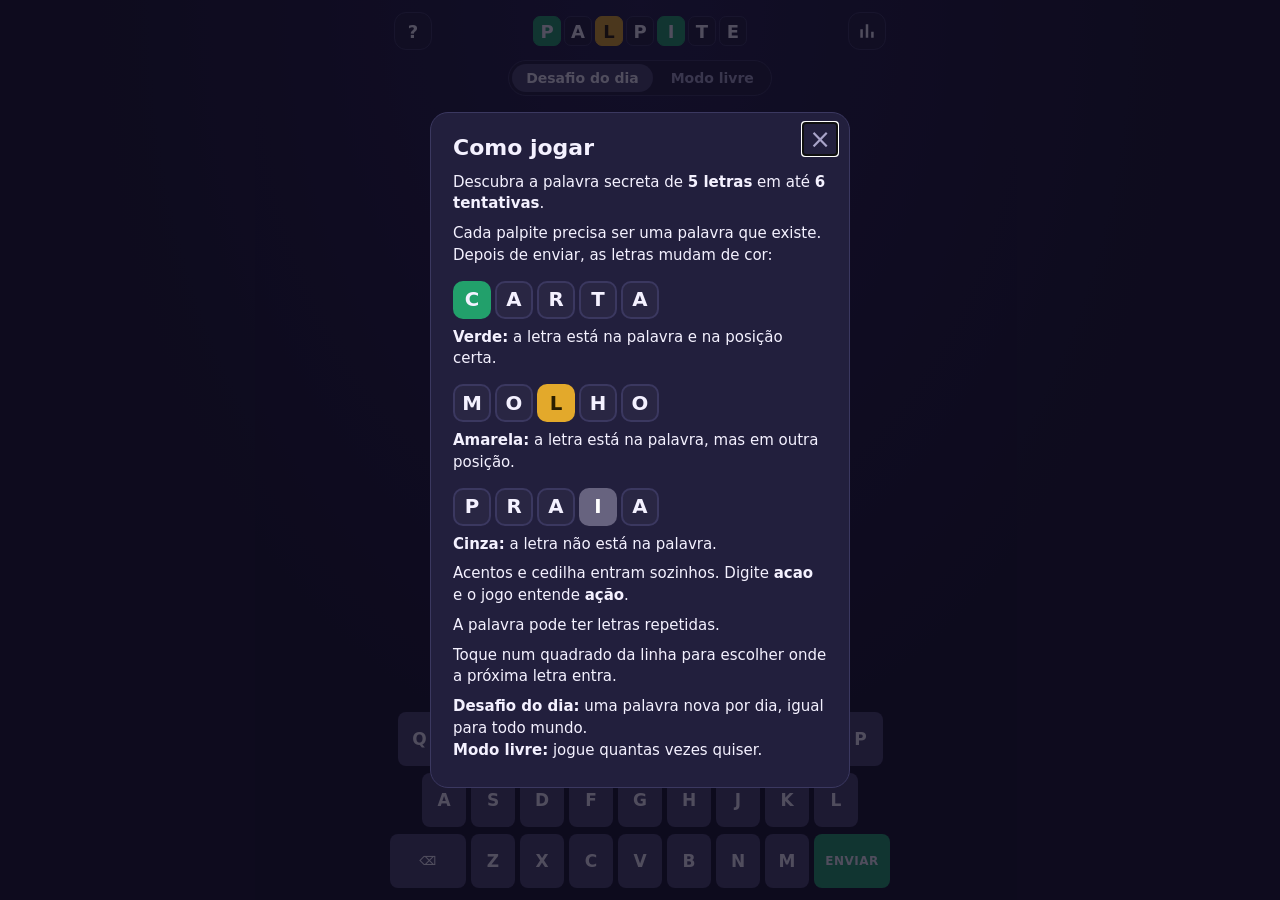
==== index.html @ 74812564 "Palpite: jogo de adivinhar palavras de 5 letras no navegador - Regras em game.js: verde, amarelo e c" ====
<!DOCTYPE html>
<html lang="pt-BR">
<head>
  <meta charset="utf-8">
  <meta name="viewport" content="width=device-width, initial-scale=1, maximum-scale=1, viewport-fit=cover">
  <meta name="theme-color" content="#17152b">
  <title>Palpite — adivinhe a palavra</title>
  <link rel="stylesheet" href="style.css">
</head>
<body>
  <header class="topo">
    <button class="icone" id="btn-ajuda" aria-label="Como jogar">?</button>
    <h1 class="marca" aria-label="Palpite">
      <span>P</span><span>A</span><span>L</span><span>P</span><span>I</span><span>T</span><span>E</span>
    </h1>
    <button class="icone" id="btn-stats" aria-label="Estatísticas">
      <svg viewBox="0 0 24 24" width="20" height="20" aria-hidden="true"><path fill="currentColor" d="M4 20V10h3v10H4zm6.5 0V4h3v16h-3zM17 20v-7h3v7h-3z"/></svg>
    </button>
  </header>

  <nav class="modos" role="tablist">
    <button role="tab" data-modo="diario" class="modo">Desafio do dia</button>
    <button role="tab" data-modo="livre" class="modo">Modo livre</button>
  </nav>

  <main>
    <p class="subtitulo" id="subtitulo"></p>
    <div id="grade" class="grade" aria-live="polite"></div>
    <div id="aviso" class="aviso" role="status"></div>
  </main>

  <div id="teclado" class="teclado"></div>

  <dialog id="dlg-ajuda" class="janela">
    <button class="fechar" data-fechar aria-label="Fechar">×</button>
    <h2>Como jogar</h2>
    <p>Descubra a palavra secreta de <b>5 letras</b> em até <b>6 tentativas</b>.</p>
    <p>Cada palpite precisa ser uma palavra que existe. Depois de enviar, as letras mudam de cor:</p>
    <div class="exemplo"><span class="ladrilho certa">C</span><span class="ladrilho">A</span><span class="ladrilho">R</span><span class="ladrilho">T</span><span class="ladrilho">A</span></div>
    <p><b>Verde:</b> a letra está na palavra e na posição certa.</p>
    <div class="exemplo"><span class="ladrilho">M</span><span class="ladrilho">O</span><span class="ladrilho lugar">L</span><span class="ladrilho">H</span><span class="ladrilho">O</span></div>
    <p><b>Amarela:</b> a letra está na palavra, mas em outra posição.</p>
    <div class="exemplo"><span class="ladrilho">P</span><span class="ladrilho">R</span><span class="ladrilho">A</span><span class="ladrilho errada">I</span><span class="ladrilho">A</span></div>
    <p><b>Cinza:</b> a letra não está na palavra.</p>
    <p>Acentos e cedilha entram sozinhos. Digite <b>acao</b> e o jogo entende <b>ação</b>.</p>
    <p>A palavra pode ter letras repetidas.</p>
    <p>Toque num quadrado da linha para escolher onde a próxima letra entra.</p>
    <p><b>Desafio do dia:</b> uma palavra nova por dia, igual para todo mundo.<br><b>Modo livre:</b> jogue quantas vezes quiser.</p>
  </dialog>

  <dialog id="dlg-fim" class="janela">
    <button class="fechar" data-fechar aria-label="Fechar">×</button>
    <h2 id="fim-titulo"></h2>
    <p class="fim-palavra" id="fim-palavra"></p>
    <h3>Estatísticas — <span id="fim-modo"></span></h3>
    <div class="numeros" id="fim-numeros"></div>
    <h3>Tentativas usadas</h3>
    <div class="distribuicao" id="fim-dist"></div>
    <div class="acoes">
      <button class="botao secundario" id="btn-compartilhar">Copiar resultado</button>
      <button class="botao" id="btn-proxima"></button>
    </div>
    <p class="contagem" id="fim-contagem"></p>
  </dialog>

  <script src="palavras.js"></script>
  <script src="game.js"></script>
  <script src="app.js"></script>
</body>
</html>
---- style.css ----
:root {
  --fundo: #17152b;
  --painel: #221f3d;
  --borda: #3b3860;
  --texto: #f4f1ff;
  --suave: #a9a4c9;
  --certa: #22a06b;
  --lugar: #e3a92b;
  --errada: #67637f;
  --tecla: #4a4670;
  --ladrilho: min(15vw, 62px, 8.2vh);
  --vao: 6px;
}

* { box-sizing: border-box; }
html, body { height: 100%; }
body {
  margin: 0;
  background: radial-gradient(ellipse at top, #251f4a 0%, var(--fundo) 60%);
  color: var(--texto);
  font-family: ui-rounded, "SF Pro Rounded", system-ui, -apple-system, "Segoe UI", Roboto, sans-serif;
  display: flex;
  flex-direction: column;
  align-items: center;
  min-height: 100dvh;
  padding: env(safe-area-inset-top) 8px env(safe-area-inset-bottom);
  -webkit-tap-highlight-color: transparent;
  user-select: none;
}
button { font: inherit; color: inherit; cursor: pointer; }

.topo {
  width: 100%;
  max-width: 500px;
  display: flex;
  align-items: center;
  justify-content: space-between;
  padding: 12px 4px 6px;
}
.icone {
  width: 38px; height: 38px;
  border-radius: 12px;
  border: 1px solid var(--borda);
  background: var(--painel);
  font-weight: 700;
  font-size: 18px;
  display: grid; place-items: center;
}
.marca { display: flex; gap: 3px; margin: 0; }
.marca span {
  display: grid; place-items: center;
  width: 28px; height: 30px;
  border-radius: 7px;
  font-size: 18px; font-weight: 800;
  background: var(--painel);
  border: 1px solid var(--borda);
}
.marca span:nth-child(1), .marca span:nth-child(5) { background: var(--certa); border-color: var(--certa); }
.marca span:nth-child(3) { background: var(--lugar); border-color: var(--lugar); color: #2a1d00; }

.modos {
  display: flex; gap: 4px;
  background: var(--painel);
  border: 1px solid var(--borda);
  border-radius: 999px;
  padding: 3px;
  margin: 4px 0 2px;
}
.modo {
  border: 0; background: transparent;
  padding: 6px 14px;
  border-radius: 999px;
  font-size: 14px; font-weight: 600;
  color: var(--suave);
}
.modo.ativo { background: var(--tecla); color: var(--texto); }

main {
  flex: 1;
  display: flex; flex-direction: column;
  align-items: center; justify-content: center;
  position: relative;
  width: 100%;
}
.subtitulo { margin: 4px 0 10px; color: var(--suave); font-size: 13px; letter-spacing: .08em; text-transform: uppercase; }

.grade { display: grid; gap: var(--vao); }
.linha { display: grid; grid-template-columns: repeat(5, var(--ladrilho)); gap: var(--vao); }
.linha.tremer { animation: tremer .4s; }
.ladrilho {
  width: var(--ladrilho); height: var(--ladrilho);
  display: grid; place-items: center;
  border-radius: 10px;
  font-size: calc(var(--ladrilho) * .52);
  font-weight: 800;
  text-transform: uppercase;
  background: rgba(255,255,255,.03);
  border: 2px solid transparent;
}
.linha.futura .ladrilho { background: transparent; border-color: rgba(255,255,255,.07); }
.linha.atual .ladrilho { border-color: var(--borda); background: var(--painel); cursor: pointer; }
.linha.atual .ladrilho.cursor { border-color: #8f88d6; box-shadow: 0 0 0 2px rgba(143,136,214,.25); }
.linha.atual .ladrilho.cheio { animation: pulo .12s; }
.ladrilho.certa { background: var(--certa); border-color: var(--certa); }
.ladrilho.lugar { background: var(--lugar); border-color: var(--lugar); color: #2a1d00; }
.ladrilho.errada { background: var(--errada); border-color: var(--errada); color: #fff; }
.linha.invalida .ladrilho { border-color: #e5484d !important; }
.ladrilho.virar { animation: virar .5s ease both; }
.linha.venceu .ladrilho { animation: dancar .5s ease both; }

.aviso {
  position: fixed; top: 96px; left: 50%; margin-left: 0;
  translate: -50% 0;
  box-shadow: 0 8px 24px rgba(0,0,0,.45);
  background: var(--texto); color: var(--fundo);
  font-weight: 700; font-size: 16px; white-space: nowrap;
  padding: 12px 18px; border-radius: 10px;
  opacity: 0; transform: translateY(-6px);
  transition: opacity .2s, transform .2s;
  pointer-events: none; z-index: 50;
}
.aviso.mostrar { opacity: 1; transform: none; }
.aviso.erro { background: #e5484d; color: #fff; }

.teclado { width: 100%; max-width: 500px; padding: 8px 0 12px; display: grid; gap: 7px; }
.fileira { display: flex; gap: 5px; justify-content: center; }
.tecla {
  flex: 1; max-width: 44px;
  height: 54px;
  border: 0; border-radius: 8px;
  background: var(--tecla);
  font-size: 17px; font-weight: 700;
  display: grid; place-items: center;
  touch-action: manipulation;
}
.tecla:active { filter: brightness(1.25); }
.tecla.larga { max-width: 76px; flex: 1.6; font-size: 12px; letter-spacing: .04em; }
.tecla.enviar { background: var(--certa); }
.tecla.certa { background: var(--certa); }
.tecla.lugar { background: var(--lugar); color: #2a1d00; }
.tecla.errada { background: #2a2740; color: #77729a; }

.janela {
  width: min(92vw, 420px);
  border: 1px solid var(--borda);
  border-radius: 18px;
  background: var(--painel);
  color: var(--texto);
  padding: 22px 22px 18px;
  user-select: text;
}
.janela::backdrop { background: rgba(10, 8, 25, .7); }
.janela h2 { margin: 0 0 12px; font-size: 22px; }
.janela h3 { margin: 18px 0 8px; font-size: 13px; letter-spacing: .08em; text-transform: uppercase; color: var(--suave); }
.janela p { line-height: 1.45; margin: 8px 0; font-size: 15px; }
.fechar {
  position: absolute; right: 12px; top: 10px;
  border: 0; background: transparent; font-size: 26px; color: var(--suave);
}
.exemplo { display: flex; gap: 4px; margin-top: 14px; --ladrilho: 38px; }
.exemplo .ladrilho { border-color: var(--borda); }
.exemplo .ladrilho.certa, .exemplo .ladrilho.lugar, .exemplo .ladrilho.errada { border-color: transparent; }

.fim-palavra { font-size: 15px; color: var(--suave); }
.fim-palavra b { color: var(--texto); font-size: 20px; letter-spacing: .1em; text-transform: uppercase; }
.numeros { display: grid; grid-template-columns: repeat(4, 1fr); text-align: center; }
.numeros b { display: block; font-size: 28px; }
.numeros span { font-size: 11px; color: var(--suave); }
.distribuicao { display: grid; gap: 4px; }
.barra { display: grid; grid-template-columns: 14px 1fr; gap: 6px; align-items: center; font-size: 13px; }
.barra div { background: var(--tecla); border-radius: 4px; padding: 2px 6px; text-align: right; min-width: 22px; font-weight: 700; }
.barra.destaque div { background: var(--certa); }
.acoes { display: flex; gap: 8px; margin-top: 18px; }
.botao {
  flex: 1; border: 0; border-radius: 12px;
  padding: 12px; font-weight: 700; font-size: 15px;
  background: var(--certa);
}
.botao.secundario { background: var(--tecla); }
.botao[hidden] { display: none; }
.contagem { text-align: center; color: var(--suave); font-size: 13px; }

@keyframes virar {
  0% { transform: rotateX(0); }
  50% { transform: rotateX(90deg); }
  100% { transform: rotateX(0); }
}
@keyframes pulo { 50% { transform: scale(1.08); } }
@keyframes tremer {
  20%, 60% { transform: translateX(-6px); }
  40%, 80% { transform: translateX(6px); }
}
@keyframes dancar {
  30% { transform: translateY(-14px); }
  60% { transform: translateY(3px); }
}
@media (prefers-reduced-motion: reduce) {
  .ladrilho.virar, .linha.venceu .ladrilho, .linha.tremer, .ladrilho.cheio { animation: none !important; }
}
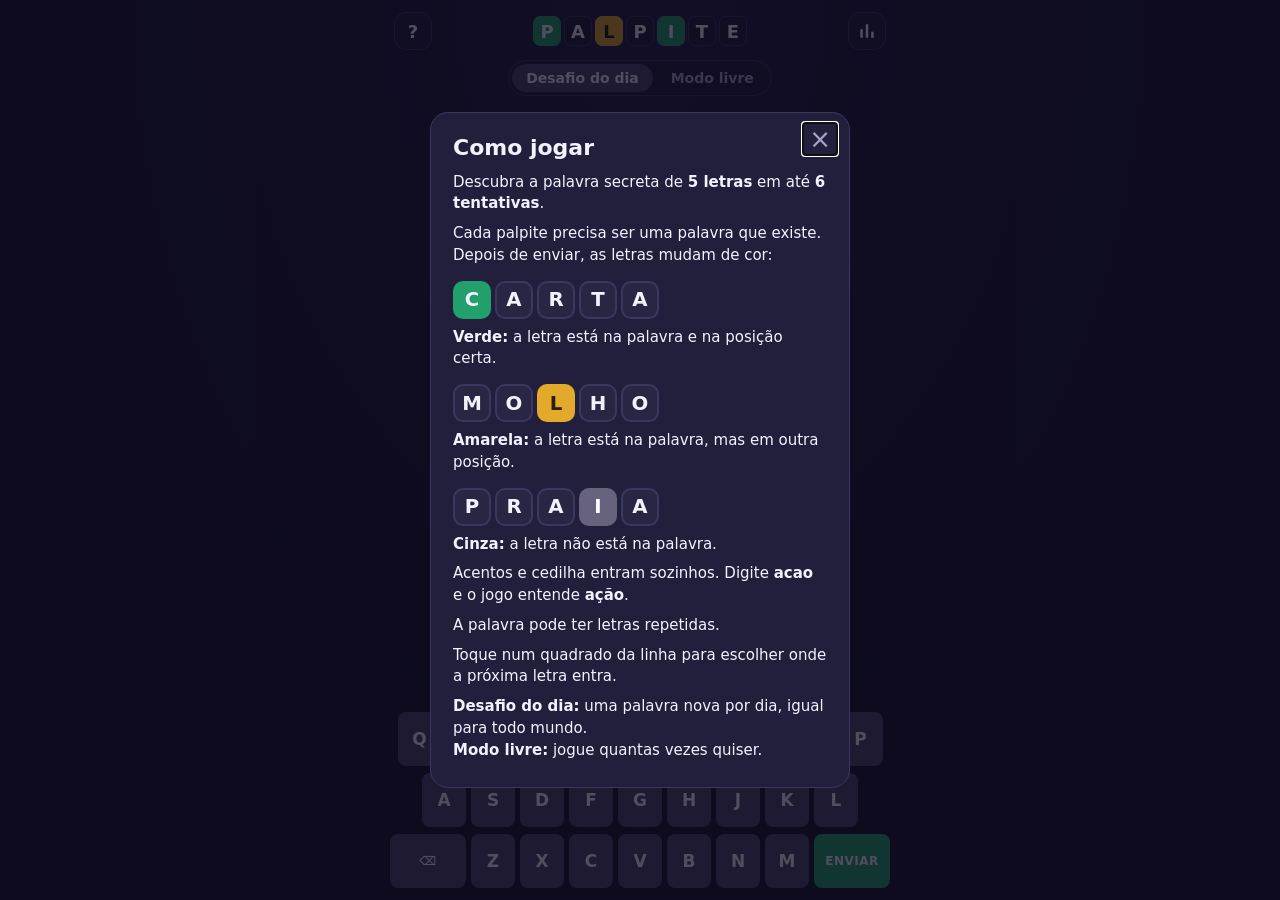
==== commit be3215ac: "Cores mais claras, tag do Google e suporte a Safari antigo - Cinza sólido e quadrados vazios só com " ====
--- a/index.html
+++ b/index.html
@@ -2,12 +2,23 @@
 <html lang="pt-BR">
 <head>
   <meta charset="utf-8">
+  <!-- Google Tag Manager -->
+  <script>(function(w,d,s,l,i){w[l]=w[l]||[];w[l].push({'gtm.start':
+  new Date().getTime(),event:'gtm.js'});var f=d.getElementsByTagName(s)[0],
+  j=d.createElement(s),dl=l!='dataLayer'?'&l='+l:'';j.async=true;j.src=
+  'https://www.googletagmanager.com/gtm.js?id='+i+dl;f.parentNode.insertBefore(j,f);
+  })(window,document,'script','dataLayer','GTM-WTCNZWW7');</script>
+  <!-- End Google Tag Manager -->
   <meta name="viewport" content="width=device-width, initial-scale=1, maximum-scale=1, viewport-fit=cover">
   <meta name="theme-color" content="#17152b">
   <title>Palpite — adivinhe a palavra</title>
-  <link rel="stylesheet" href="style.css">
+  <link rel="stylesheet" href="style.css?v=3">
 </head>
 <body>
+  <!-- Google Tag Manager (noscript) -->
+  <noscript><iframe src="https://www.googletagmanager.com/ns.html?id=GTM-WTCNZWW7"
+  height="0" width="0" style="display:none;visibility:hidden"></iframe></noscript>
+  <!-- End Google Tag Manager (noscript) -->
   <header class="topo">
     <button class="icone" id="btn-ajuda" aria-label="Como jogar">?</button>
     <h1 class="marca" aria-label="Palpite">
@@ -31,9 +42,10 @@
 
   <div id="teclado" class="teclado"></div>
 
-  <dialog id="dlg-ajuda" class="janela">
+  <div id="dlg-ajuda" class="modal" hidden>
+   <div class="janela" role="dialog" aria-modal="true" aria-labelledby="ajuda-titulo">
     <button class="fechar" data-fechar aria-label="Fechar">×</button>
-    <h2>Como jogar</h2>
+    <h2 id="ajuda-titulo">Como jogar</h2>
     <p>Descubra a palavra secreta de <b>5 letras</b> em até <b>6 tentativas</b>.</p>
     <p>Cada palpite precisa ser uma palavra que existe. Depois de enviar, as letras mudam de cor:</p>
     <div class="exemplo"><span class="ladrilho certa">C</span><span class="ladrilho">A</span><span class="ladrilho">R</span><span class="ladrilho">T</span><span class="ladrilho">A</span></div>
@@ -46,9 +58,11 @@
     <p>A palavra pode ter letras repetidas.</p>
     <p>Toque num quadrado da linha para escolher onde a próxima letra entra.</p>
     <p><b>Desafio do dia:</b> uma palavra nova por dia, igual para todo mundo.<br><b>Modo livre:</b> jogue quantas vezes quiser.</p>
-  </dialog>
+   </div>
+  </div>
 
-  <dialog id="dlg-fim" class="janela">
+  <div id="dlg-fim" class="modal" hidden>
+   <div class="janela" role="dialog" aria-modal="true" aria-labelledby="fim-titulo">
     <button class="fechar" data-fechar aria-label="Fechar">×</button>
     <h2 id="fim-titulo"></h2>
     <p class="fim-palavra" id="fim-palavra"></p>
@@ -61,10 +75,11 @@
       <button class="botao" id="btn-proxima"></button>
     </div>
     <p class="contagem" id="fim-contagem"></p>
-  </dialog>
+   </div>
+  </div>
 
-  <script src="palavras.js"></script>
-  <script src="game.js"></script>
-  <script src="app.js"></script>
+  <script src="palavras.js?v=3"></script>
+  <script src="game.js?v=3"></script>
+  <script src="app.js?v=3"></script>
 </body>
 </html>
--- a/style.css
+++ b/style.css
@@ -22,10 +22,13 @@
   display: flex;
   flex-direction: column;
   align-items: center;
+  min-height: 100vh;
   min-height: 100dvh;
   padding: env(safe-area-inset-top) 8px env(safe-area-inset-bottom);
   -webkit-tap-highlight-color: transparent;
+  -webkit-user-select: none;
   user-select: none;
+  -webkit-text-size-adjust: 100%;
 }
 button { font: inherit; color: inherit; cursor: pointer; }
 
@@ -46,7 +49,8 @@
   font-size: 18px;
   display: grid; place-items: center;
 }
-.marca { display: flex; gap: 3px; margin: 0; }
+.marca { display: flex; margin: 0; }
+.marca span + span { margin-left: 3px; }
 .marca span {
   display: grid; place-items: center;
   width: 28px; height: 30px;
@@ -59,7 +63,7 @@
 .marca span:nth-child(3) { background: var(--lugar); border-color: var(--lugar); color: #2a1d00; }
 
 .modos {
-  display: flex; gap: 4px;
+  display: flex;
   background: var(--painel);
   border: 1px solid var(--borda);
   border-radius: 999px;
@@ -73,6 +77,7 @@
   font-size: 14px; font-weight: 600;
   color: var(--suave);
 }
+.modo + .modo { margin-left: 4px; }
 .modo.ativo { background: var(--tecla); color: var(--texto); }
 
 main {
@@ -84,8 +89,8 @@
 }
 .subtitulo { margin: 4px 0 10px; color: var(--suave); font-size: 13px; letter-spacing: .08em; text-transform: uppercase; }
 
-.grade { display: grid; gap: var(--vao); }
-.linha { display: grid; grid-template-columns: repeat(5, var(--ladrilho)); gap: var(--vao); }
+.grade { display: grid; grid-gap: var(--vao); gap: var(--vao); }
+.linha { display: grid; grid-template-columns: repeat(5, var(--ladrilho)); grid-gap: var(--vao); gap: var(--vao); }
 .linha.tremer { animation: tremer .4s; }
 .ladrilho {
   width: var(--ladrilho); height: var(--ladrilho);
@@ -110,20 +115,20 @@
 
 .aviso {
   position: fixed; top: 96px; left: 50%; margin-left: 0;
-  translate: -50% 0;
   box-shadow: 0 8px 24px rgba(0,0,0,.45);
   background: var(--texto); color: var(--fundo);
   font-weight: 700; font-size: 16px; white-space: nowrap;
   padding: 12px 18px; border-radius: 10px;
-  opacity: 0; transform: translateY(-6px);
+  opacity: 0; -webkit-transform: translate(-50%, -6px); transform: translate(-50%, -6px);
   transition: opacity .2s, transform .2s;
   pointer-events: none; z-index: 50;
 }
-.aviso.mostrar { opacity: 1; transform: none; }
+.aviso.mostrar { opacity: 1; -webkit-transform: translate(-50%, 0); transform: translate(-50%, 0); }
 .aviso.erro { background: #e5484d; color: #fff; }
 
-.teclado { width: 100%; max-width: 500px; padding: 8px 0 12px; display: grid; gap: 7px; }
-.fileira { display: flex; gap: 5px; justify-content: center; }
+.teclado { width: 100%; max-width: 500px; padding: 8px 0 12px; display: grid; grid-gap: 7px; gap: 7px; }
+.fileira { display: flex; justify-content: center; }
+.tecla + .tecla { margin-left: 5px; }
 .tecla {
   flex: 1; max-width: 44px;
   height: 54px;
@@ -141,15 +146,28 @@
 .tecla.errada { background: #2a2740; color: #77729a; }
 
 .janela {
-  width: min(92vw, 420px);
+  position: relative;
+  width: 92vw;
+  max-width: 420px;
+  margin: auto;
   border: 1px solid var(--borda);
   border-radius: 18px;
   background: var(--painel);
   color: var(--texto);
   padding: 22px 22px 18px;
+  -webkit-user-select: text;
   user-select: text;
 }
-.janela::backdrop { background: rgba(10, 8, 25, .7); }
+.modal {
+  position: fixed; top: 0; right: 0; bottom: 0; left: 0;
+  z-index: 40;
+  display: flex;
+  padding: 16px;
+  overflow-y: auto;
+  -webkit-overflow-scrolling: touch;
+  background: rgba(10, 8, 25, .7);
+}
+.modal[hidden] { display: none; }
 .janela h2 { margin: 0 0 12px; font-size: 22px; }
 .janela h3 { margin: 18px 0 8px; font-size: 13px; letter-spacing: .08em; text-transform: uppercase; color: var(--suave); }
 .janela p { line-height: 1.45; margin: 8px 0; font-size: 15px; }
@@ -157,7 +175,8 @@
   position: absolute; right: 12px; top: 10px;
   border: 0; background: transparent; font-size: 26px; color: var(--suave);
 }
-.exemplo { display: flex; gap: 4px; margin-top: 14px; --ladrilho: 38px; }
+.exemplo { display: flex; margin-top: 14px; --ladrilho: 38px; }
+.exemplo .ladrilho + .ladrilho { margin-left: 4px; }
 .exemplo .ladrilho { border-color: var(--borda); }
 .exemplo .ladrilho.certa, .exemplo .ladrilho.lugar, .exemplo .ladrilho.errada { border-color: transparent; }
 
@@ -166,11 +185,12 @@
 .numeros { display: grid; grid-template-columns: repeat(4, 1fr); text-align: center; }
 .numeros b { display: block; font-size: 28px; }
 .numeros span { font-size: 11px; color: var(--suave); }
-.distribuicao { display: grid; gap: 4px; }
-.barra { display: grid; grid-template-columns: 14px 1fr; gap: 6px; align-items: center; font-size: 13px; }
+.distribuicao { display: grid; grid-gap: 4px; gap: 4px; }
+.barra { display: grid; grid-template-columns: 14px 1fr; grid-gap: 6px; gap: 6px; align-items: center; font-size: 13px; }
 .barra div { background: var(--tecla); border-radius: 4px; padding: 2px 6px; text-align: right; min-width: 22px; font-weight: 700; }
 .barra.destaque div { background: var(--certa); }
-.acoes { display: flex; gap: 8px; margin-top: 18px; }
+.acoes { display: flex; margin-top: 18px; }
+.acoes .botao + .botao { margin-left: 8px; }
 .botao {
   flex: 1; border: 0; border-radius: 12px;
   padding: 12px; font-weight: 700; font-size: 15px;
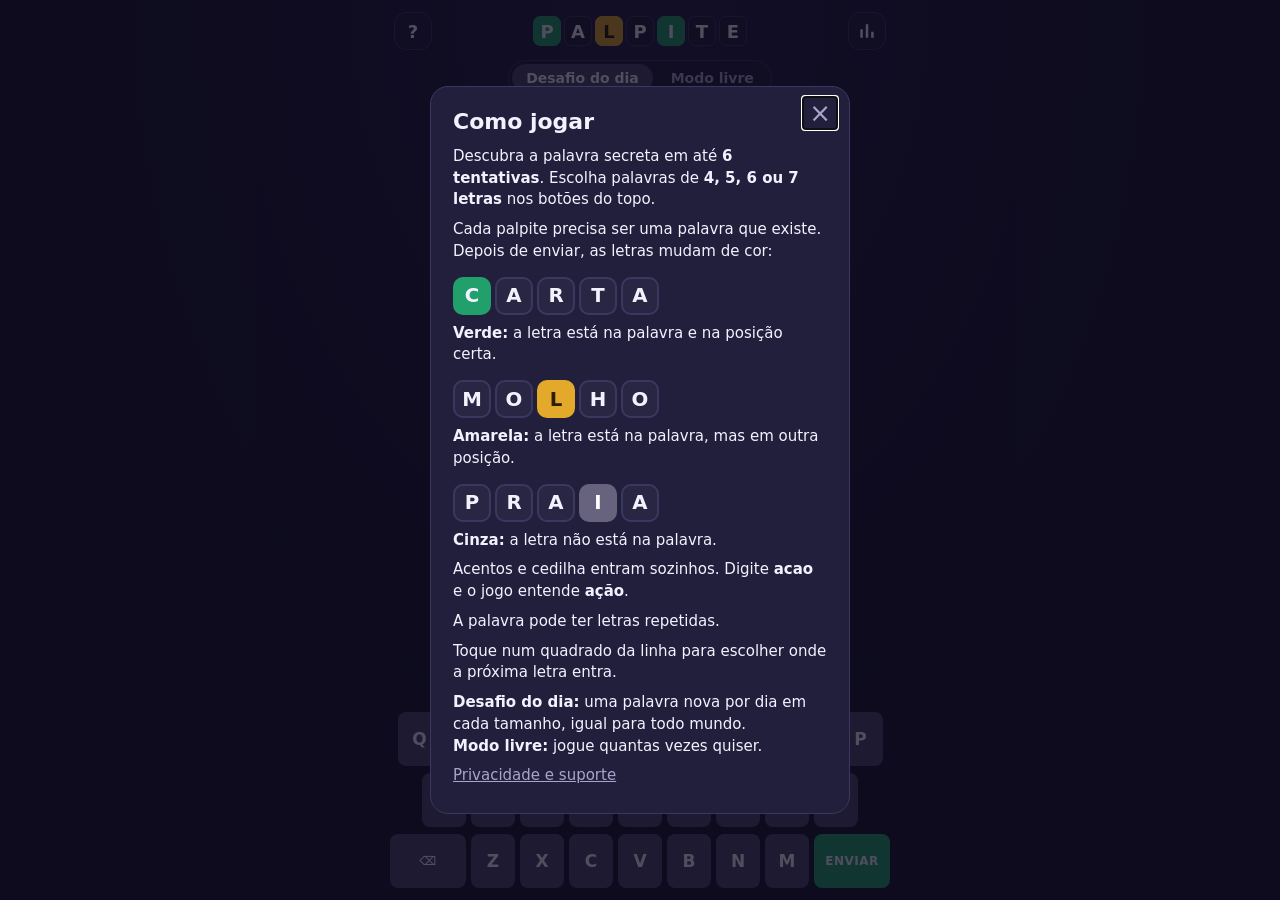
==== commit 80280e1f: "Palavras de 4 a 7 letras, página de privacidade e app de iOS - Site: seletor de 4, 5, 6 e 7 letras, " ====
--- a/index.html
+++ b/index.html
@@ -12,7 +12,7 @@
   <meta name="viewport" content="width=device-width, initial-scale=1, maximum-scale=1, viewport-fit=cover">
   <meta name="theme-color" content="#17152b">
   <title>Palpite — adivinhe a palavra</title>
-  <link rel="stylesheet" href="style.css?v=3">
+  <link rel="stylesheet" href="style.css?v=5">
 </head>
 <body>
   <!-- Google Tag Manager (noscript) -->
@@ -33,6 +33,12 @@
     <button role="tab" data-modo="diario" class="modo">Desafio do dia</button>
     <button role="tab" data-modo="livre" class="modo">Modo livre</button>
   </nav>
+  <div class="tamanhos" role="radiogroup" aria-label="Letras por palavra">
+    <button role="radio" class="tamanho" data-tamanho="4"><b>4</b>letras</button>
+    <button role="radio" class="tamanho" data-tamanho="5"><b>5</b>letras</button>
+    <button role="radio" class="tamanho" data-tamanho="6"><b>6</b>letras</button>
+    <button role="radio" class="tamanho" data-tamanho="7"><b>7</b>letras</button>
+  </div>
 
   <main>
     <p class="subtitulo" id="subtitulo"></p>
@@ -46,7 +52,7 @@
    <div class="janela" role="dialog" aria-modal="true" aria-labelledby="ajuda-titulo">
     <button class="fechar" data-fechar aria-label="Fechar">×</button>
     <h2 id="ajuda-titulo">Como jogar</h2>
-    <p>Descubra a palavra secreta de <b>5 letras</b> em até <b>6 tentativas</b>.</p>
+    <p>Descubra a palavra secreta em até <b>6 tentativas</b>. Escolha palavras de <b>4, 5, 6 ou 7 letras</b> nos botões do topo.</p>
     <p>Cada palpite precisa ser uma palavra que existe. Depois de enviar, as letras mudam de cor:</p>
     <div class="exemplo"><span class="ladrilho certa">C</span><span class="ladrilho">A</span><span class="ladrilho">R</span><span class="ladrilho">T</span><span class="ladrilho">A</span></div>
     <p><b>Verde:</b> a letra está na palavra e na posição certa.</p>
@@ -57,7 +63,8 @@
     <p>Acentos e cedilha entram sozinhos. Digite <b>acao</b> e o jogo entende <b>ação</b>.</p>
     <p>A palavra pode ter letras repetidas.</p>
     <p>Toque num quadrado da linha para escolher onde a próxima letra entra.</p>
-    <p><b>Desafio do dia:</b> uma palavra nova por dia, igual para todo mundo.<br><b>Modo livre:</b> jogue quantas vezes quiser.</p>
+    <p><b>Desafio do dia:</b> uma palavra nova por dia em cada tamanho, igual para todo mundo.<br><b>Modo livre:</b> jogue quantas vezes quiser.</p>
+    <p class="rodape"><a href="/privacidade">Privacidade e suporte</a></p>
    </div>
   </div>
 
@@ -78,8 +85,8 @@
    </div>
   </div>
 
-  <script src="palavras.js?v=3"></script>
-  <script src="game.js?v=3"></script>
-  <script src="app.js?v=3"></script>
+  <script src="palavras.js?v=5"></script>
+  <script src="game.js?v=5"></script>
+  <script src="app.js?v=5"></script>
 </body>
 </html>
--- a/style.css
+++ b/style.css
@@ -8,7 +8,8 @@
   --lugar: #e3a92b;
   --errada: #67637f;
   --tecla: #4a4670;
-  --ladrilho: min(15vw, 62px, 8.2vh);
+  --colunas: 5;
+  --ladrilho: min(calc((100vw - 16px - (var(--colunas) - 1) * 6px) / var(--colunas)), 62px, 7.6vh);
   --vao: 6px;
 }
 
@@ -80,6 +81,18 @@
 .modo + .modo { margin-left: 4px; }
 .modo.ativo { background: var(--tecla); color: var(--texto); }
 
+.tamanhos { display: flex; margin: 8px 0 0; }
+.tamanho {
+  border: 1px solid var(--borda); background: var(--painel);
+  border-radius: 10px;
+  width: 52px; padding: 3px 0 4px;
+  font-size: 10px; letter-spacing: .04em; text-transform: uppercase;
+  color: var(--suave); line-height: 1.1;
+}
+.tamanho b { display: block; font-size: 16px; color: var(--texto); }
+.tamanho + .tamanho { margin-left: 6px; }
+.tamanho.ativo { background: var(--tecla); border-color: #8f88d6; }
+
 main {
   flex: 1;
   display: flex; flex-direction: column;
@@ -90,7 +103,7 @@
 .subtitulo { margin: 4px 0 10px; color: var(--suave); font-size: 13px; letter-spacing: .08em; text-transform: uppercase; }
 
 .grade { display: grid; grid-gap: var(--vao); gap: var(--vao); }
-.linha { display: grid; grid-template-columns: repeat(5, var(--ladrilho)); grid-gap: var(--vao); gap: var(--vao); }
+.linha { display: grid; grid-template-columns: repeat(var(--colunas), var(--ladrilho)); grid-gap: var(--vao); gap: var(--vao); }
 .linha.tremer { animation: tremer .4s; }
 .ladrilho {
   width: var(--ladrilho); height: var(--ladrilho);
@@ -198,6 +211,8 @@
 }
 .botao.secundario { background: var(--tecla); }
 .botao[hidden] { display: none; }
+.rodape { margin-top: 16px; font-size: 13px; }
+.rodape a { color: var(--suave); }
 .contagem { text-align: center; color: var(--suave); font-size: 13px; }
 
 @keyframes virar {
